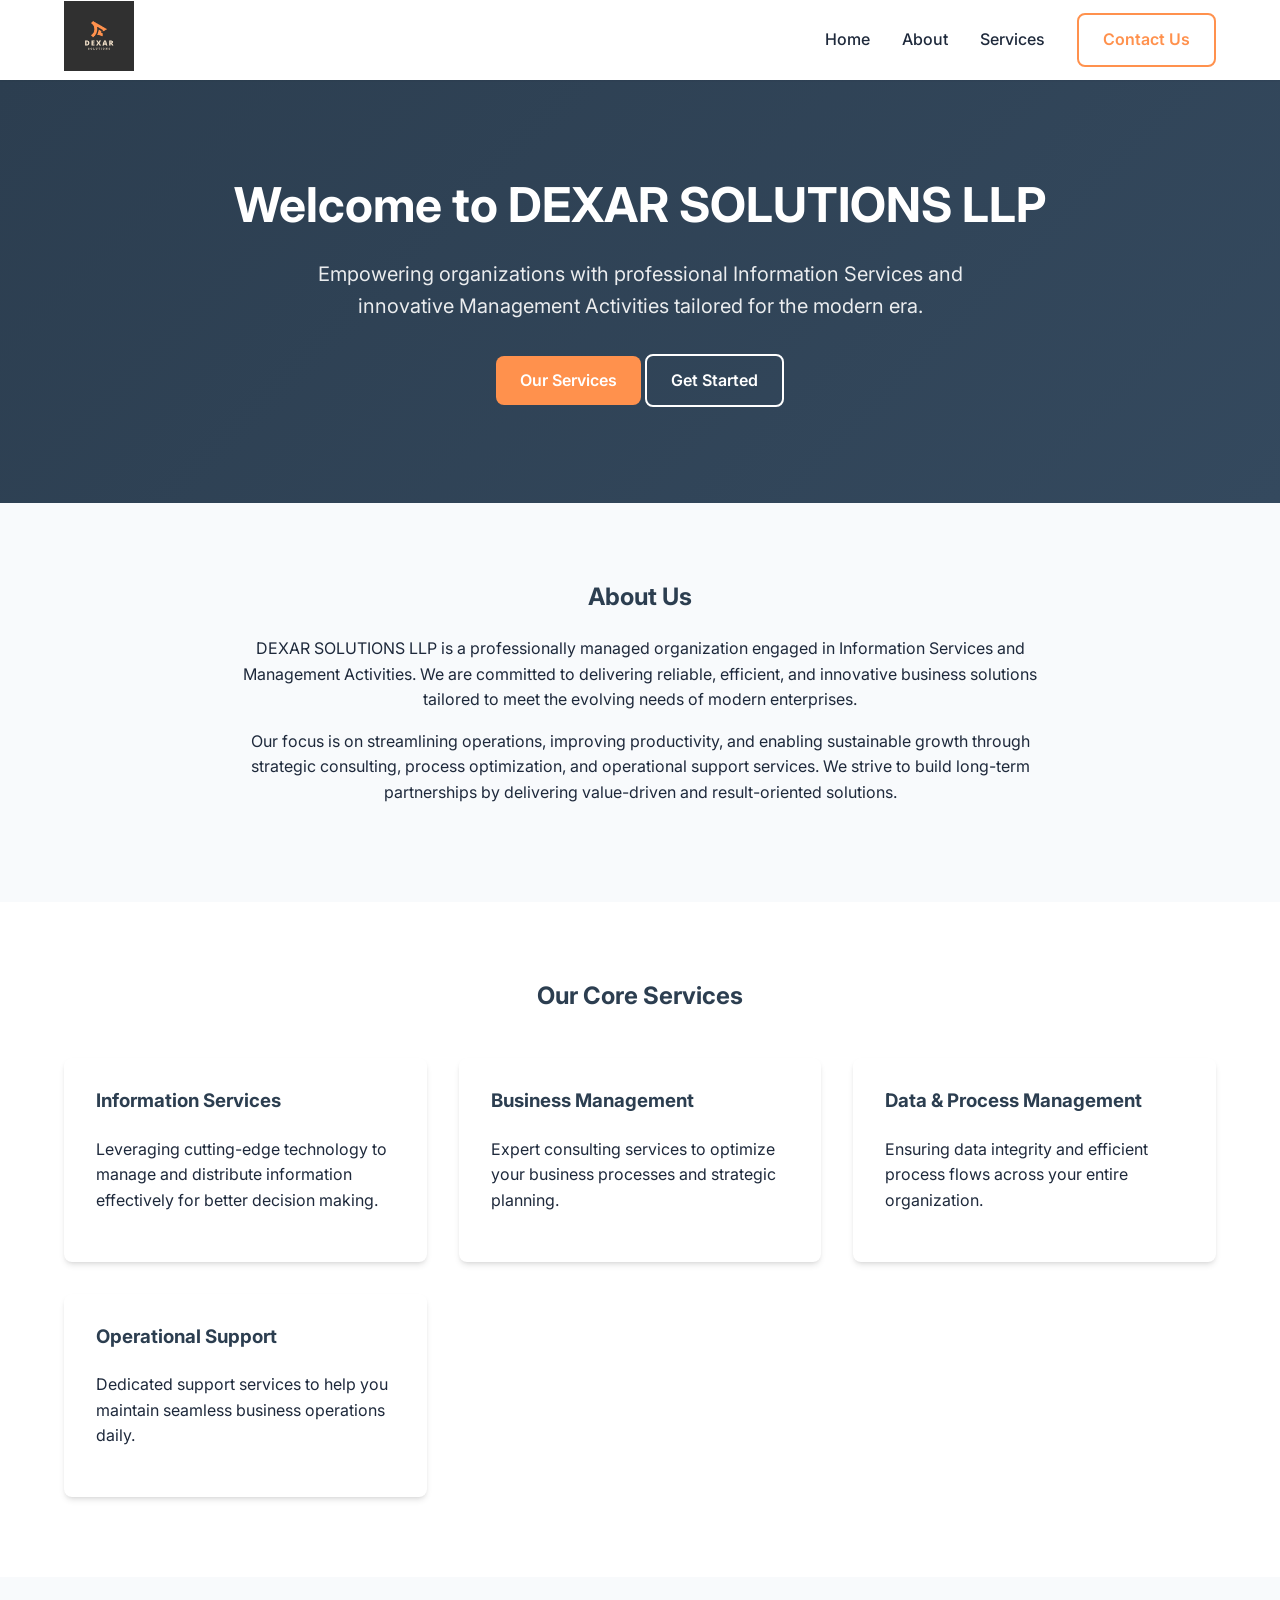
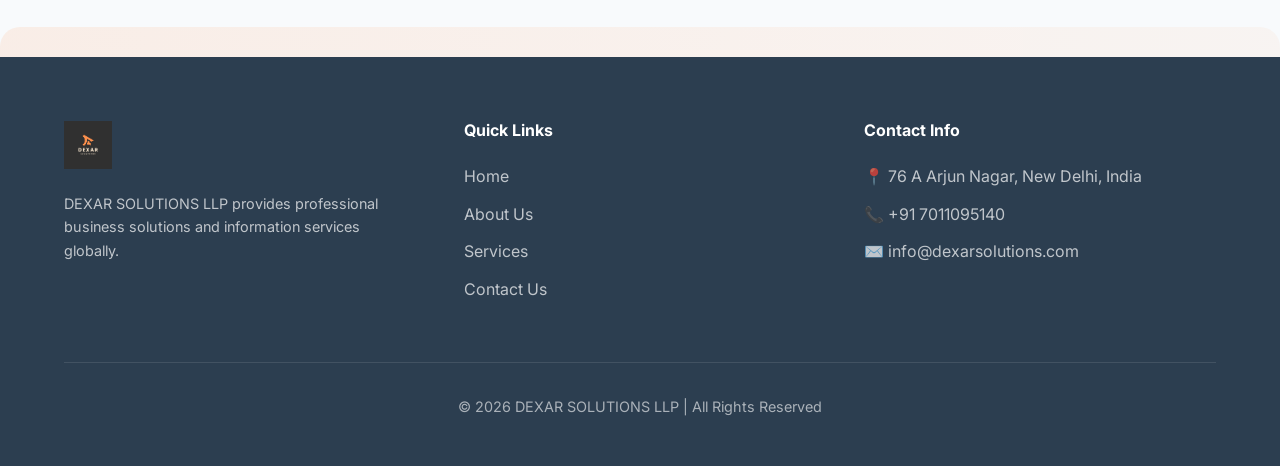
==== index.html @ 8984e8ed "Ininitation of new project" ====
<!DOCTYPE html>
<html lang="en">

<head>
    <meta charset="UTF-8">
    <meta name="viewport" content="width=device-width, initial-scale=1.0">
    <title>Dexar Solutions LLP | Innovative Business & Information Services</title>
    <meta name="description"
        content="Dexar Solutions LLP provides professional and reliable business solutions, information services, and management activities tailored to modern organizational needs.">
    <link rel="preconnect" href="https://fonts.googleapis.com">
    <link rel="preconnect" href="https://fonts.gstatic.com" crossorigin>
    <link href="https://fonts.googleapis.com/css2?family=Inter:wght@400;500;600;700&display=swap" rel="stylesheet">
    <link rel="stylesheet" href="style.css">
</head>

<body>

    <header>
        <div class="container header-container">
            <a href="index.html" class="logo">
                <img src="assets/logo.png" alt="Dexar Solutions Logo">
            </a>
            <!-- Mobile nav toggle -->
            <button class="nav-toggle" aria-label="Toggle navigation" aria-expanded="false">
                <span class="hamburger"></span>
            </button>
            <nav>
                <a href="index.html">Home</a>
                <a href="#about">About</a>
                <a href="#services">Services</a>
                <a href="contact.html" class="btn btn-outline">Contact Us</a>
            </nav>
        </div>
    </header>

    <main>
        <section class="hero">
            <div class="container">
                <h1>Welcome to DEXAR SOLUTIONS LLP</h1>
                <p>Empowering organizations with professional Information Services and innovative Management Activities
                    tailored for the modern era.</p>
                <div class="hero-btns">
                    <a href="#services" class="btn">Our Services</a>
                    <a href="contact.html" class="btn btn-outline" style="color: white; border-color: white;">Get
                        Started</a>
                </div>
            </div>
        </section>

        <section id="about" class="section-padding">
            <div class="container">
                <div style="max-width: 800px; margin: 0 auto; text-align: center;">
                    <h2>About Us</h2>
                    <p>
                        DEXAR SOLUTIONS LLP is a professionally managed organization engaged in
                        Information Services and Management Activities. We are committed to delivering
                        reliable, efficient, and innovative business solutions tailored to meet the
                        evolving needs of modern enterprises.
                    </p>
                    <p>
                        Our focus is on streamlining operations, improving productivity, and enabling
                        sustainable growth through strategic consulting, process optimization, and
                        operational support services. We strive to build long-term partnerships by
                        delivering value-driven and result-oriented solutions.
                    </p>
                </div>
            </div>
        </section>

        <section id="services" class="section-padding" style="background-color: var(--bg-white);">
            <div class="container">
                <h2 style="text-align: center; margin-bottom: 3rem;">Our Core Services</h2>
                <div class="grid">
                    <div class="card">
                        <h3>Information Services</h3>
                        <p>Leveraging cutting-edge technology to manage and distribute information effectively for
                            better decision making.</p>
                    </div>
                    <div class="card">
                        <h3>Business Management</h3>
                        <p>Expert consulting services to optimize your business processes and strategic planning.</p>
                    </div>
                    <div class="card">
                        <h3>Data & Process Management</h3>
                        <p>Ensuring data integrity and efficient process flows across your entire organization.</p>
                    </div>
                    <div class="card">
                        <h3>Operational Support</h3>
                        <p>Dedicated support services to help you maintain seamless business operations daily.</p>
                    </div>
                </div>
            </div>
        </section>
    </main>

    <footer>
        <div class="container">
            <div class="footer-grid">
                <div class="footer-column">
                    <img src="assets/logo.png" alt="Dexar Solutions Logo" class="footer-logo">
                    <p style="opacity: 0.7; font-size: 0.9rem;">
                        DEXAR SOLUTIONS LLP provides professional business solutions and information services globally.
                    </p>
                </div>
                <div class="footer-column">
                    <h4>Quick Links</h4>
                    <ul class="footer-links">
                        <li><a href="index.html">Home</a></li>
                        <li><a href="#about">About Us</a></li>
                        <li><a href="#services">Services</a></li>
                        <li><a href="contact.html">Contact Us</a></li>
                    </ul>
                </div>
                <div class="footer-column">
                    <h4>Contact Info</h4>
                    <ul class="footer-links">
                        <li><span style="opacity: 0.7;">📍 76 A Arjun Nagar, New Delhi, India</span></li>
                        <li><span style="opacity: 0.7;">📞 +91 7011095140</span></li>
                        <li><span style="opacity: 0.7;">✉️ info@dexarsolutions.com</span></li>
                    </ul>
                </div>
            </div>
            <div class="footer-bottom">
                <p>&copy; 2026 DEXAR SOLUTIONS LLP | All Rights Reserved</p>
            </div>
        </div>
    </footer>

        <script src="script.js"></script>
</body>

</html>
---- style.css ----
:root {
    --primary: #2c3e50;
    --primary-light: #34495e;
    --accent: #ff914d;
    --accent-hover: #e67e22;
    --text-dark: #1e293b;
    --text-muted: #64748b;
    --bg-light: #f8fafc;
    --bg-white: #ffffff;
    --border: #e2e8f0;
    --shadow-sm: 0 1px 2px 0 rgb(0 0 0 / 0.05);
    --shadow: 0 4px 6px -1px rgb(0 0 0 / 0.1), 0 2px 4px -2px rgb(0 0 0 / 0.1);
    --shadow-lg: 0 10px 15px -3px rgb(0 0 0 / 0.1), 0 4px 6px -4px rgb(0 0 0 / 0.1);
    --radius: 8px;
    --header-height: 80px;
    --container-max: 1200px;
}

* {
    margin: 0;
    padding: 0;
    box-sizing: border-box;
}

body {
    font-family: 'Inter', -apple-system, BlinkMacSystemFont, "Segoe UI", Roboto, Helvetica, Arial, sans-serif;
    background-color: var(--bg-light);
    color: var(--text-dark);
    line-height: 1.6;
}

h1,
h2,
h3,
h4 {
    color: var(--primary);
    line-height: 1.2;
    margin-bottom: 1.5rem;
}

p {
    margin-bottom: 1rem;
}

/* Utilities */
.container {
    max-width: var(--container-max);
    margin: 0 auto;
    padding: 0 1.5rem;
}

.section-padding {
    padding: 5rem 0;
}

.btn {
    display: inline-block;
    padding: 0.75rem 1.5rem;
    background-color: var(--accent);
    color: white;
    text-decoration: none;
    border-radius: var(--radius);
    font-weight: 600;
    transition: all 0.3s ease;
    border: none;
    cursor: pointer;
    font-size: 1rem;
}

.btn:hover {
    background-color: var(--accent-hover);
    transform: translateY(-2px);
    box-shadow: var(--shadow);
}

.btn-outline {
    background-color: transparent;
    border: 2px solid var(--accent);
    color: var(--accent);
}

.btn-outline:hover {
    background-color: var(--accent);
    color: white;
}

/* Header */
header {
    background-color: var(--bg-white);
    height: var(--header-height);
    display: flex;
    align-items: center;
    position: sticky;
    top: 0;
    z-index: 1000;
    box-shadow: var(--shadow-sm);
}

.header-container {
    display: flex;
    justify-content: space-between;
    align-items: center;
    width: 100%;
}

.logo img {
    height: 70px;
    width: auto;
}

/* Mobile nav toggle styles */
.nav-toggle {
    display: none;
    background: transparent;
    border: none;
    cursor: pointer;
    padding: 0.5rem;
}

.hamburger,
.hamburger::before,
.hamburger::after {
    display: block;
    width: 28px;
    height: 3px;
    background: var(--text-dark);
    border-radius: 3px;
    transition: transform 0.25s ease, opacity 0.25s ease;
    position: relative;
}

.hamburger::before,
.hamburger::after {
    content: '';
    position: absolute;
    left: 0;
}

.hamburger::before { top: -8px; }
.hamburger::after { top: 8px; }

/* When nav is open we transform the hamburger into an X */
.nav-toggle[aria-expanded="true"] .hamburger {
    background: transparent;
}
.nav-toggle[aria-expanded="true"] .hamburger::before {
    transform: rotate(45deg) translate(5px, 5px);
}
.nav-toggle[aria-expanded="true"] .hamburger::after {
    transform: rotate(-45deg) translate(5px, -5px);
}

nav {
    display: flex;
    gap: 2rem;
    align-items: center;
}

nav a {
    color: var(--text-dark);
    text-decoration: none;
    font-weight: 500;
    transition: color 0.3s ease;
}

nav a:hover {
    color: var(--accent);
}

/* Hero Section */
.hero {
    background: linear-gradient(135deg, var(--primary) 0%, var(--primary-light) 100%);
    color: white;
    padding: 6rem 0;
    text-align: center;
}

.hero h1 {
    color: white;
    font-size: 3rem;
    margin-bottom: 1.5rem;
}

.hero p {
    font-size: 1.25rem;
    max-width: 700px;
    margin: 0 auto 2rem;
    opacity: 0.9;
}

/* Cards & Services */
.grid {
    display: grid;
    grid-template-columns: repeat(auto-fit, minmax(300px, 1fr));
    gap: 2rem;
}

.card {
    background: var(--bg-white);
    padding: 2rem;
    border-radius: var(--radius);
    box-shadow: var(--shadow);
    transition: transform 0.3s ease, box-shadow 0.3s ease;
}

.card:hover {
    transform: translateY(-5px);
    box-shadow: var(--shadow-lg);
}

/* Footer */
footer {
    background-color: var(--primary);
    color: white;
    padding: 4rem 0 2rem;
    margin-top: 5rem;
}

.footer-grid {
    display: grid;
    grid-template-columns: repeat(auto-fit, minmax(200px, 1fr));
    gap: 3rem;
    margin-bottom: 3rem;
}

.footer-column h4 {
    color: white;
    margin-bottom: 1.5rem;
}

.footer-links {
    list-style: none;
}

.footer-links li {
    margin-bottom: 0.75rem;
}

.footer-links a {
    color: rgba(255, 255, 255, 0.7);
    text-decoration: none;
    transition: color 0.3s ease;
}

.footer-links a:hover {
    color: var(--accent);
}

.footer-bottom {
    border-top: 1px solid rgba(255, 255, 255, 0.1);
    padding-top: 2rem;
    text-align: center;
    color: rgba(255, 255, 255, 0.6);
    font-size: 0.9rem;
}

/* Contact Form */
.contact-container {
    display: grid;
    grid-template-columns: 1fr 1fr;
    gap: 4rem;
    background: var(--bg-white);
    padding: 3rem;
    border-radius: var(--radius);
    box-shadow: var(--shadow-lg);
}

.form-group {
    margin-bottom: 1.5rem;
}

.form-group label {
    display: block;
    margin-bottom: 0.5rem;
    font-weight: 500;
}

.form-group input,
.form-group textarea {
    width: 100%;
    padding: 0.75rem;
    border: 1px solid var(--border);
    border-radius: 4px;
    font-family: inherit;
    font-size: 1rem;
}

.form-group input:focus,
.form-group textarea:focus {
    outline: none;
    border-color: var(--accent);
    box-shadow: 0 0 0 3px rgba(255, 145, 77, 0.2);
}

@media (max-width: 768px) {
    /* Avoid overriding --header-height to 'auto' (breaks calc()).
       Set header to auto height directly and position the mobile nav relative to header. */
    header {
        height: auto;
        padding: 1rem 0;
    }

    .header-container {
        flex-direction: row;
        justify-content: space-between;
        align-items: center;
        gap: 1rem;
    }

    /* Show hamburger, hide nav by default on small screens */
    .nav-toggle {
        display: inline-flex;
        align-items: center;
        justify-content: center;
    }

    nav {
        display: none;
        position: absolute;
        left: 0;
        right: 0;
        /* Place the mobile menu directly below the header (100% of header height) */
        top: calc(100% + 10px);
        background: var(--bg-white);
        margin: 0 1rem;
        padding: 1rem;
        border-radius: 10px;
        box-shadow: var(--shadow-lg);
        flex-direction: column;
        gap: 0.75rem;
        z-index: 1001;
    }

    /* When nav has .open (toggled) show it */
    nav.open {
        display: flex;
    }

    nav a {
        padding: 0.5rem 0.75rem;
    }

    .hero h1 {
        font-size: 2rem;
    }

    .hero p {
        font-size: 1.1rem;
    }

    .contact-container {
        grid-template-columns: 1fr;
        gap: 2rem;
        padding: 2rem 1.5rem;
    }

    /* Footer adjustments on small screens */
    .footer-grid {
        gap: 1.5rem;
        text-align: center;
    }
    .footer-column:first-child {
        order: -1;
    }
}

/* Decorative footer top curve and accent */
footer {
    position: relative;
}

footer::before {
    content: '';
    position: absolute;
    top: -30px;
    left: 0;
    right: 0;
    height: 30px;
    background: linear-gradient(90deg, rgba(255,145,77,0.12), rgba(255,145,77,0.06));
    border-top-left-radius: 20px;
    border-top-right-radius: 20px;
    pointer-events: none;
}

.footer-logo {
    height: 48px;
    width: auto;
    margin-bottom: 1rem;
}
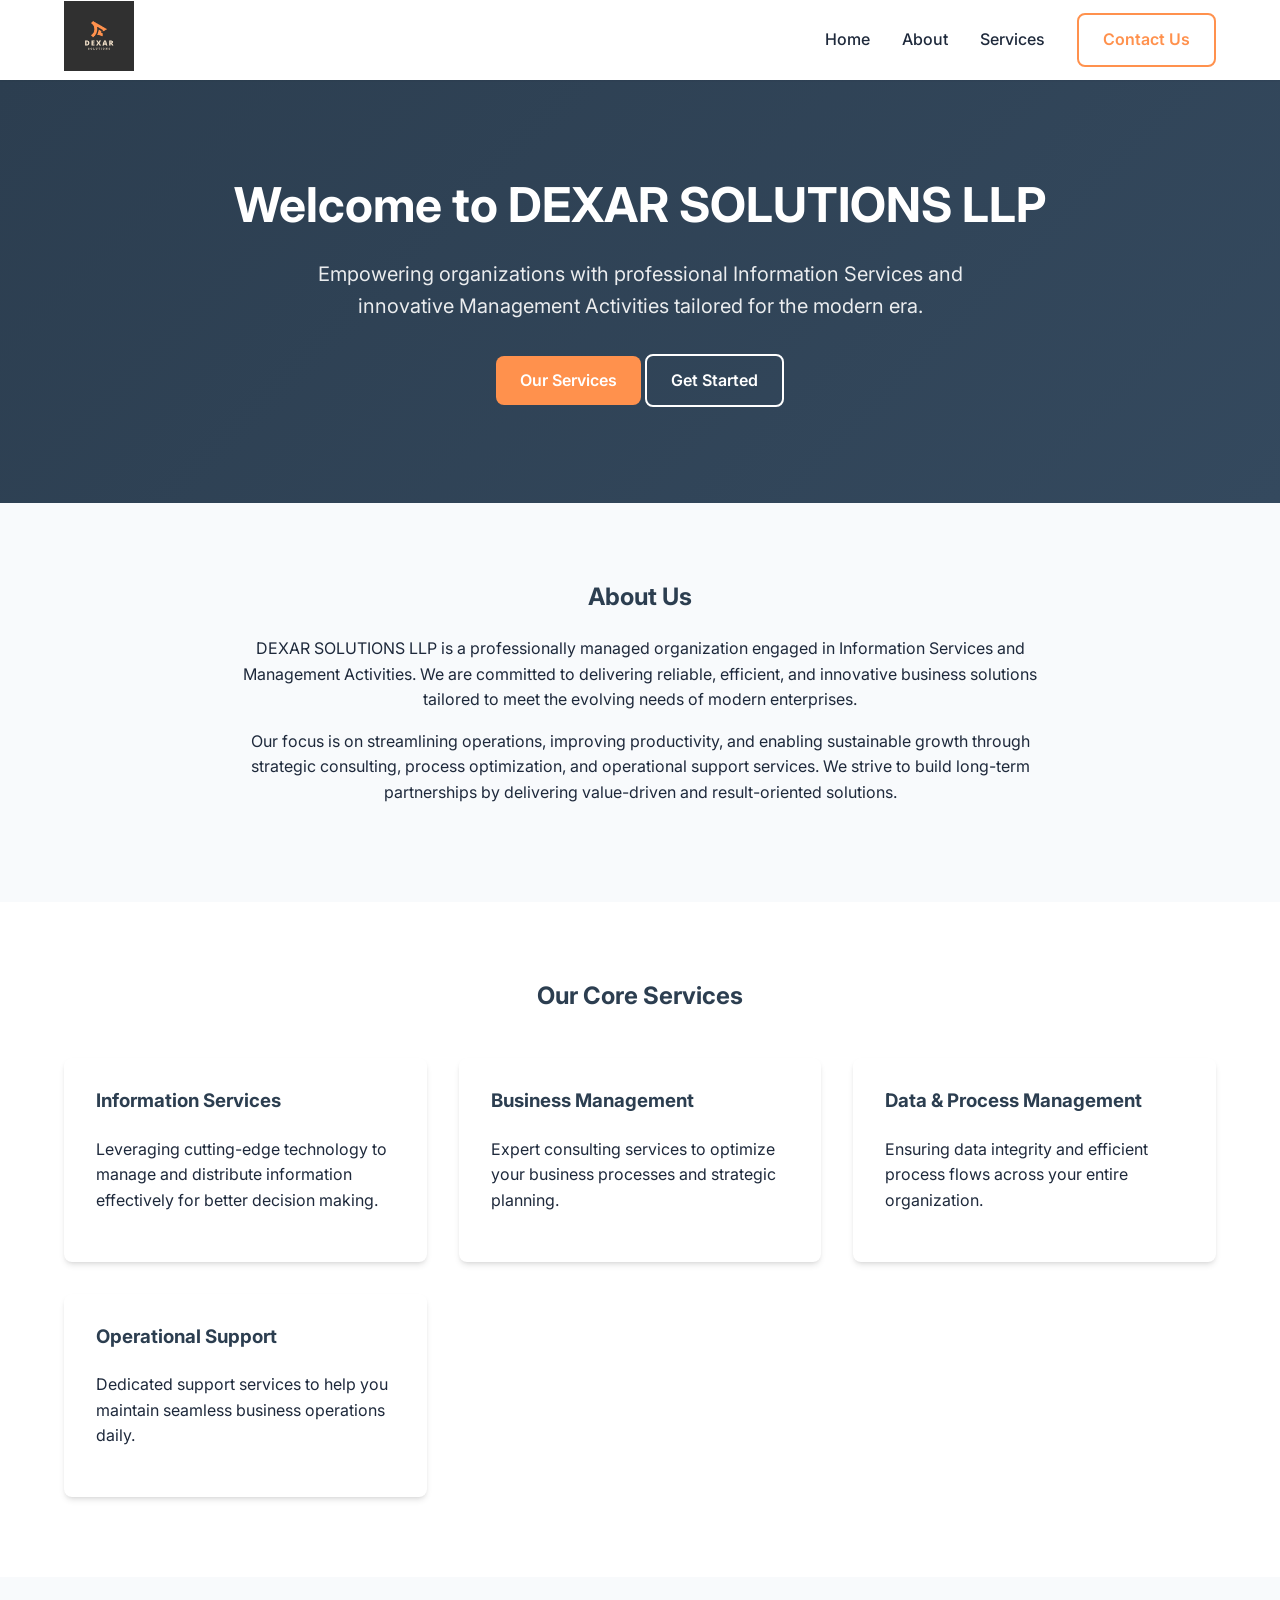
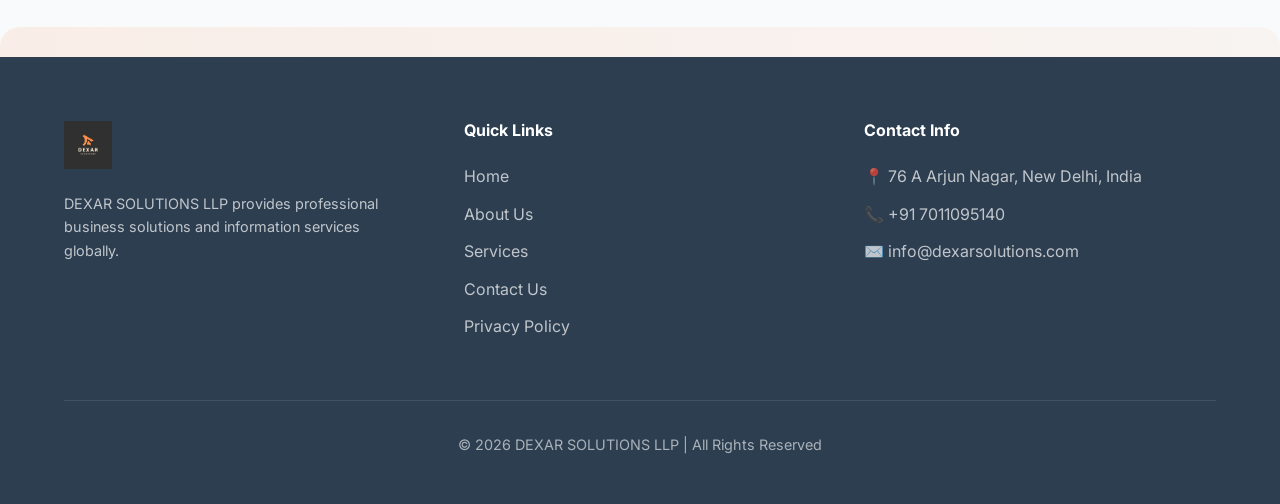
==== commit 33ba38d3: "terms and conditions" ====
--- a/index.html
+++ b/index.html
@@ -109,6 +109,7 @@
                         <li><a href="#about">About Us</a></li>
                         <li><a href="#services">Services</a></li>
                         <li><a href="contact.html">Contact Us</a></li>
+                        <li><a href="privacy.html">Privacy Policy</a></li>
                     </ul>
                 </div>
                 <div class="footer-column">
--- a/style.css
+++ b/style.css
@@ -386,4 +386,124 @@
     height: 48px;
     width: auto;
     margin-bottom: 1rem;
-}+}
+/* Legal / Policy pages */
+.legal-page {
+    max-width: 860px;
+    margin: 0 auto;
+    background: var(--bg-white);
+    padding: 3rem;
+    border-radius: var(--radius);
+    box-shadow: var(--shadow-lg);
+}
+
+.legal-page h1 {
+    margin-bottom: 0.5rem;
+}
+
+.legal-subtitle {
+    color: var(--text-muted);
+    font-weight: 500;
+    margin-bottom: 2rem;
+}
+
+.legal-meta {
+    display: flex;
+    flex-wrap: wrap;
+    gap: 0.5rem 2rem;
+    background: var(--bg-light);
+    border-left: 4px solid var(--accent);
+    border-radius: 4px;
+    padding: 1rem 1.25rem;
+    margin-bottom: 2.5rem;
+    font-size: 0.9rem;
+    color: var(--text-muted);
+}
+
+.legal-page h2 {
+    font-size: 1.4rem;
+    margin-top: 2.5rem;
+    margin-bottom: 0.75rem;
+    padding-bottom: 0.5rem;
+    border-bottom: 2px solid var(--border);
+}
+
+.legal-page h3 {
+    font-size: 1.1rem;
+    margin-top: 1.75rem;
+    margin-bottom: 0.75rem;
+}
+
+.legal-page ul {
+    margin: 0 0 1rem 1.25rem;
+    padding-left: 0.75rem;
+}
+
+.legal-page li {
+    margin-bottom: 0.6rem;
+}
+
+.legal-page a {
+    color: var(--accent-hover);
+}
+
+.table-wrap {
+    overflow-x: auto;
+    margin-bottom: 1.5rem;
+}
+
+.legal-table {
+    width: 100%;
+    border-collapse: collapse;
+    min-width: 520px;
+    font-size: 0.95rem;
+}
+
+.legal-table th {
+    background: var(--primary);
+    color: white;
+    text-align: left;
+    padding: 0.85rem 1rem;
+    font-weight: 600;
+}
+
+.legal-table td {
+    padding: 0.85rem 1rem;
+    border-bottom: 1px solid var(--border);
+    vertical-align: top;
+}
+
+.legal-table tbody tr:nth-child(even) {
+    background: var(--bg-light);
+}
+
+.legal-callout {
+    background: var(--bg-light);
+    border-left: 4px solid var(--primary);
+    border-radius: 4px;
+    padding: 1.5rem;
+    margin: 1.5rem 0;
+}
+
+.legal-callout h4 {
+    margin-bottom: 1rem;
+}
+
+.legal-callout p {
+    margin-bottom: 0.5rem;
+}
+
+.legal-callout p:last-child {
+    margin-bottom: 0;
+}
+
+@media (max-width: 768px) {
+    .legal-page {
+        padding: 2rem 1.5rem;
+    }
+
+    .legal-meta {
+        flex-direction: column;
+        gap: 0.35rem;
+    }
+}
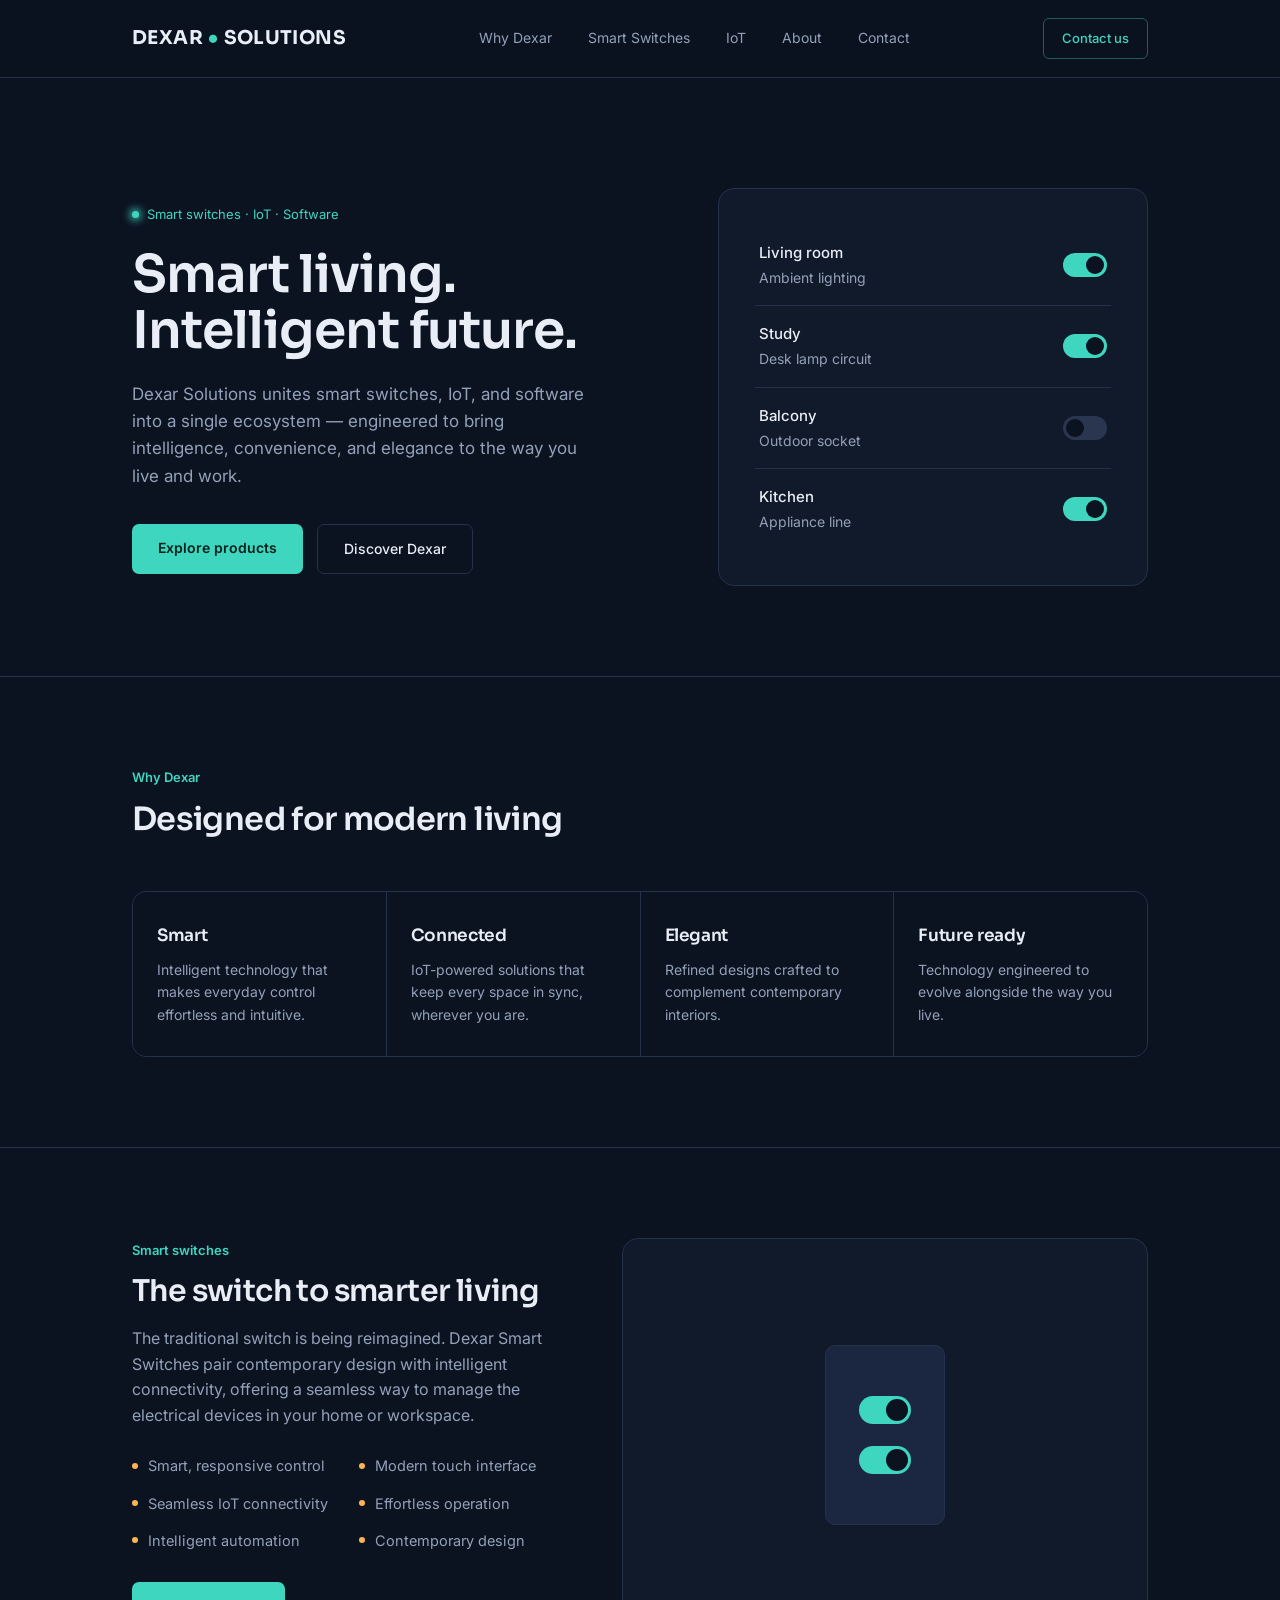
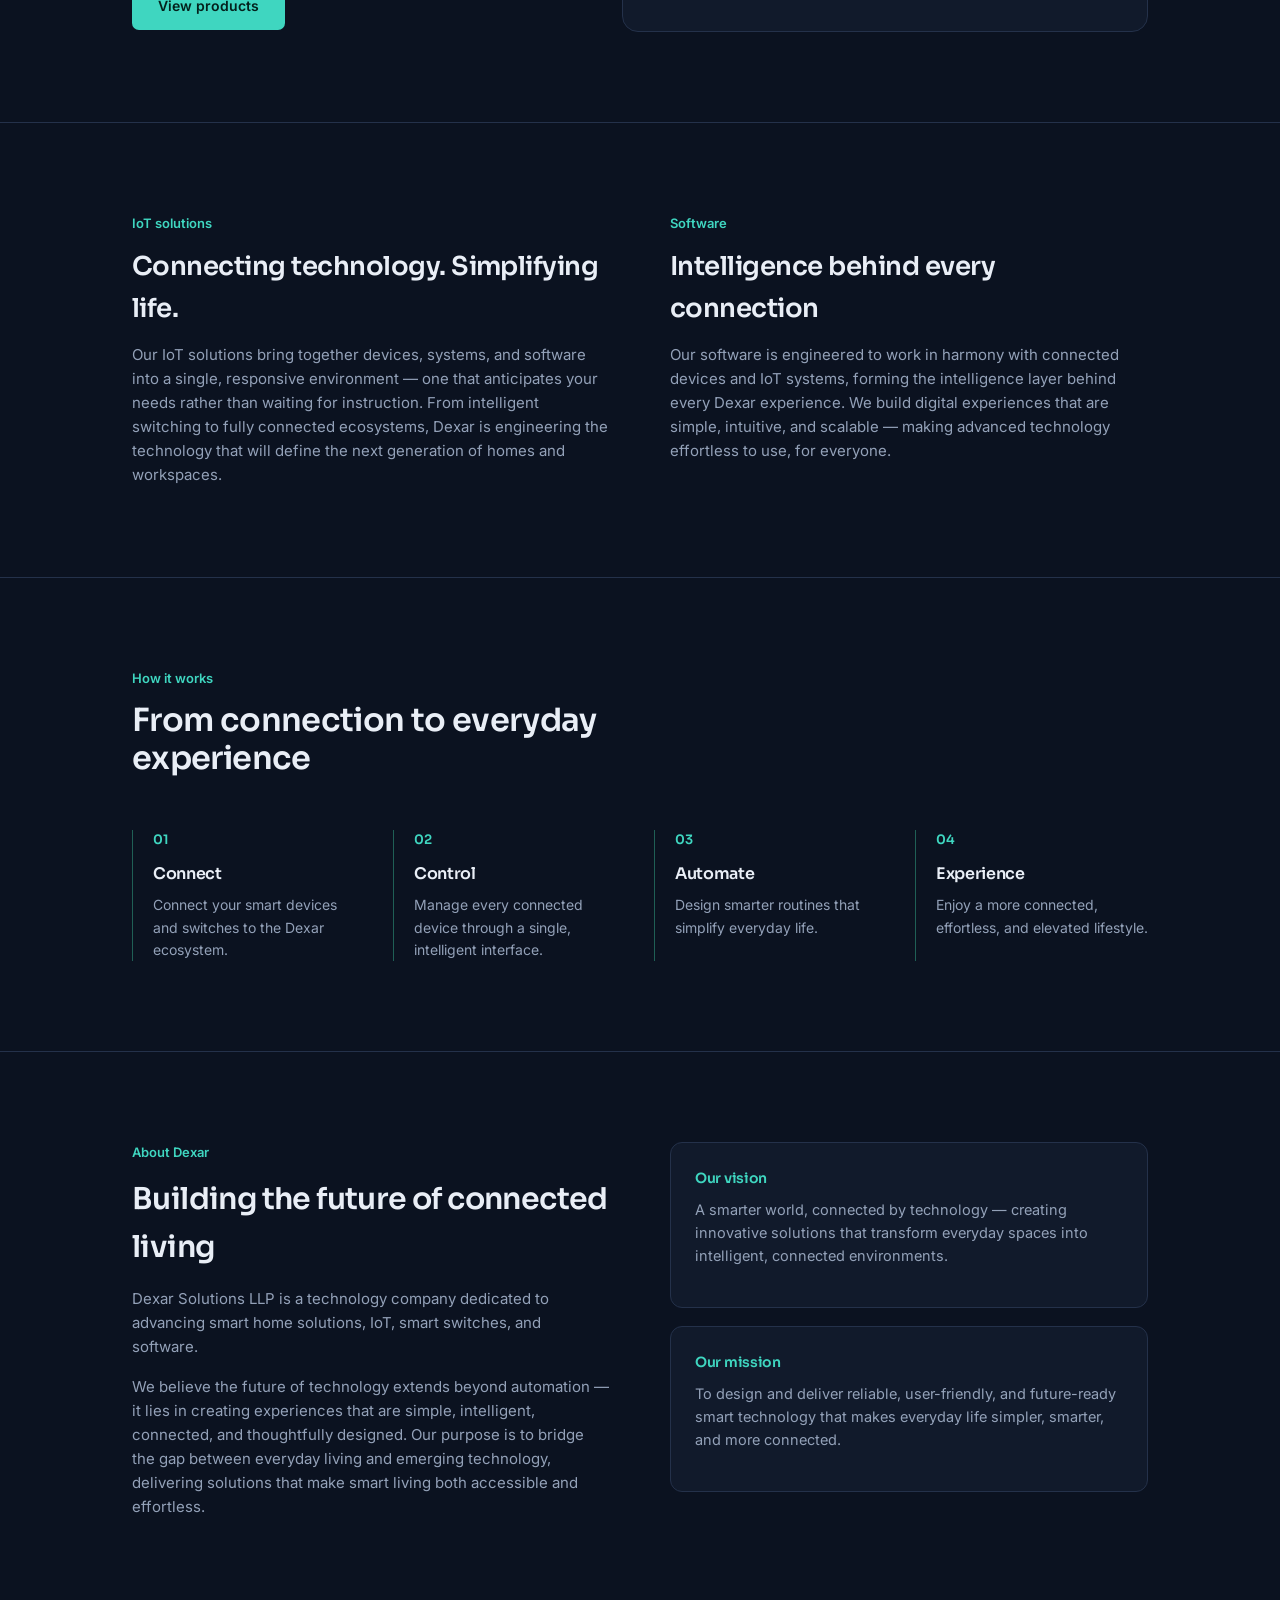
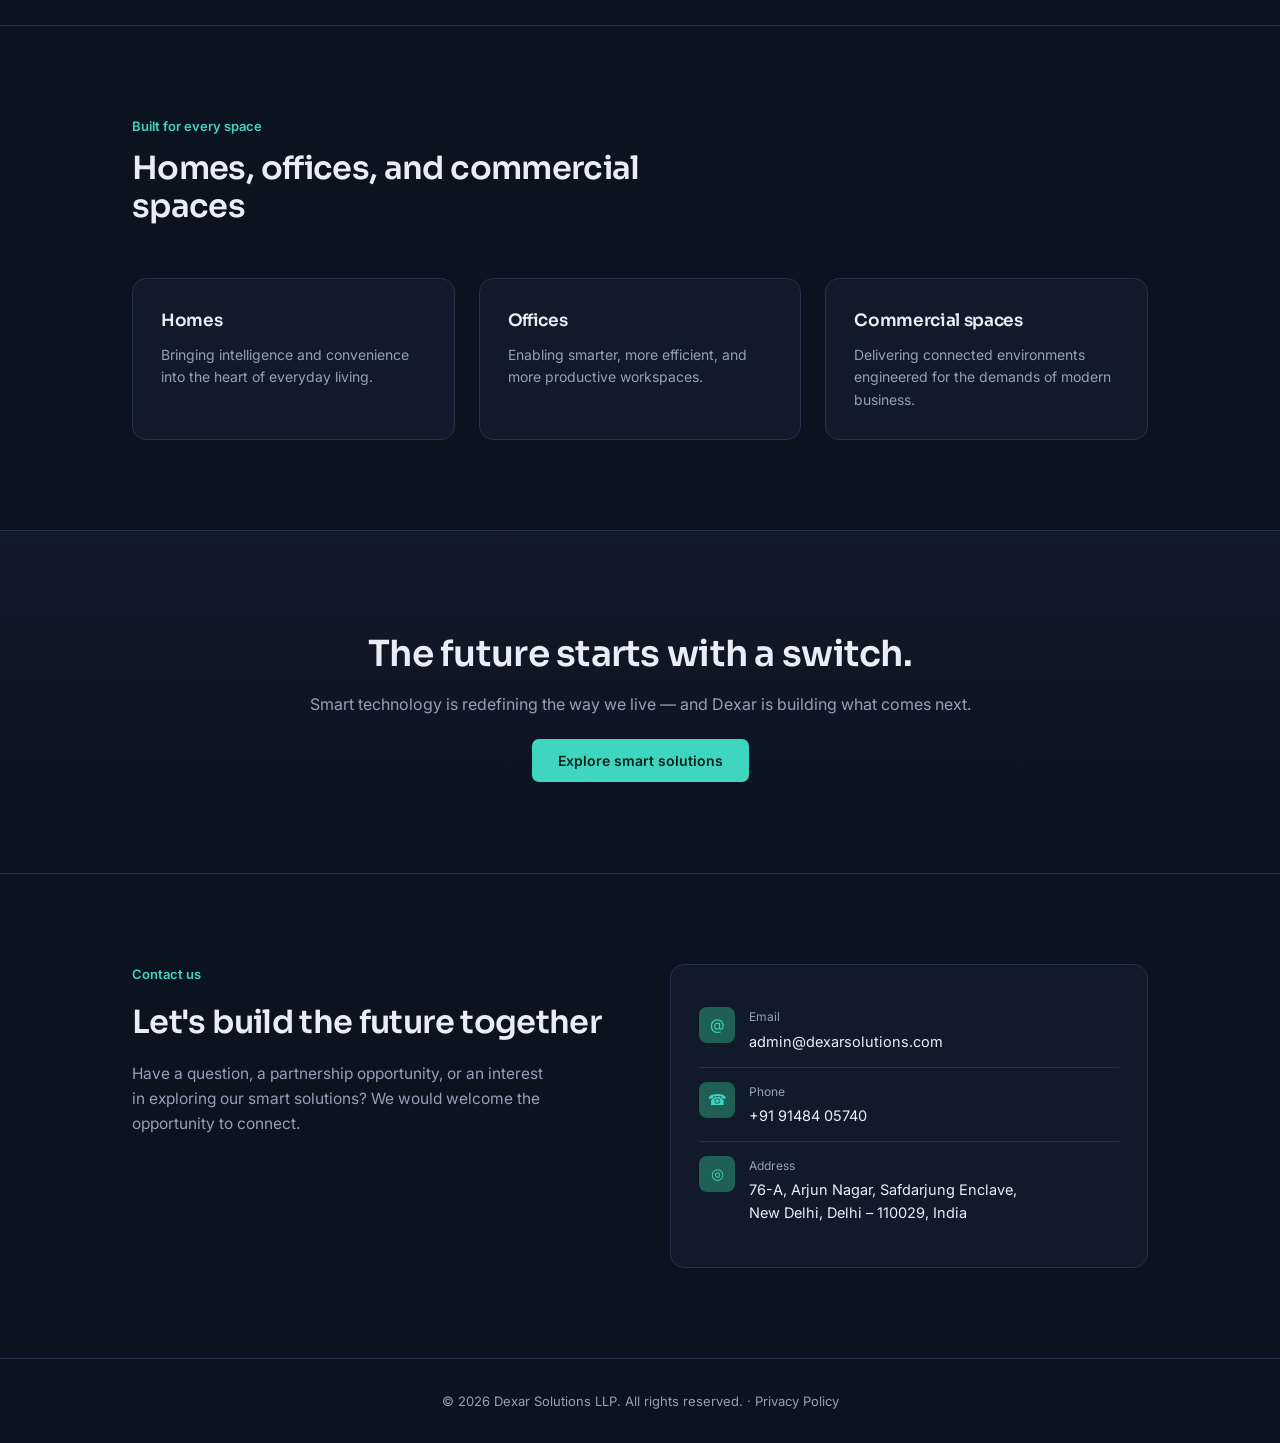
==== commit be1e5a7f: "update ui chnages from shagufta doc" ====
--- a/index.html
+++ b/index.html
@@ -1,133 +1,451 @@
 <!DOCTYPE html>
 <html lang="en">
-
 <head>
-    <meta charset="UTF-8">
-    <meta name="viewport" content="width=device-width, initial-scale=1.0">
-    <title>Dexar Solutions LLP | Innovative Business & Information Services</title>
-    <meta name="description"
-        content="Dexar Solutions LLP provides professional and reliable business solutions, information services, and management activities tailored to modern organizational needs.">
-    <link rel="preconnect" href="https://fonts.googleapis.com">
-    <link rel="preconnect" href="https://fonts.gstatic.com" crossorigin>
-    <link href="https://fonts.googleapis.com/css2?family=Inter:wght@400;500;600;700&display=swap" rel="stylesheet">
-    <link rel="stylesheet" href="style.css">
+<meta charset="UTF-8">
+<meta name="viewport" content="width=device-width, initial-scale=1.0">
+<title>Dexar Solutions LLP — Smart Living. Intelligent Future.</title>
+<link rel="preconnect" href="https://fonts.googleapis.com">
+<link rel="preconnect" href="https://fonts.gstatic.com" crossorigin>
+<link href="https://fonts.googleapis.com/css2?family=Sora:wght@400;500;600;700&family=Inter:wght@400;500;600&display=swap" rel="stylesheet">
+<style>
+  :root{
+    --bg: #0B1220;
+    --bg-alt: #111A2B;
+    --card: #15203380;
+    --line: #24314A;
+    --text: #E9EEF6;
+    --text-dim: #93A1B8;
+    --accent: #3FD6C0;
+    --accent-dim: #1F5F55;
+    --amber: #FFB454;
+  }
+  *{box-sizing:border-box;margin:0;padding:0;}
+  html{scroll-behavior:smooth;}
+  body{
+    background:var(--bg);
+    color:var(--text);
+    font-family:'Inter',sans-serif;
+    line-height:1.6;
+    font-size:16px;
+  }
+  h1,h2,h3{
+    font-family:'Sora',sans-serif;
+    font-weight:600;
+    letter-spacing:-0.02em;
+  }
+  .wrap{max-width:1080px;margin:0 auto;padding:0 32px;}
+  a{color:inherit;text-decoration:none;}
+
+  /* nav */
+  header{
+    position:sticky;top:0;z-index:10;
+    background:rgba(11,18,32,0.85);
+    backdrop-filter:blur(10px);
+    border-bottom:1px solid var(--line);
+  }
+  nav{
+    display:flex;align-items:center;justify-content:space-between;
+    padding:18px 32px;max-width:1080px;margin:0 auto;
+  }
+  .logo{font-family:'Sora',sans-serif;font-weight:700;font-size:19px;letter-spacing:0.02em;}
+  .logo span{color:var(--accent);}
+  .navlinks{display:flex;gap:36px;font-size:14px;color:var(--text-dim);}
+  .navlinks a:hover{color:var(--text);}
+  .navcta{
+    border:1px solid var(--accent-dim);
+    color:var(--accent);
+    padding:9px 18px;
+    border-radius:6px;
+    font-size:13px;
+    font-weight:500;
+  }
+  .navcta:hover{background:var(--accent-dim);}
+
+  /* hero */
+  .hero{
+    padding:110px 0 90px;
+    display:grid;
+    grid-template-columns:1.1fr 0.9fr;
+    gap:60px;
+    align-items:center;
+  }
+  .eyebrow{
+    display:inline-flex;align-items:center;gap:8px;
+    font-size:13px;color:var(--accent);
+    margin-bottom:22px;
+  }
+  .dot{width:7px;height:7px;border-radius:50%;background:var(--accent);box-shadow:0 0 8px 2px var(--accent);}
+  .hero h1{font-size:52px;line-height:1.08;margin-bottom:22px;}
+  .hero p{font-size:17px;color:var(--text-dim);max-width:460px;margin-bottom:34px;}
+  .btnrow{display:flex;gap:14px;}
+  .btn-primary{
+    background:var(--accent);color:#04211C;font-weight:600;
+    padding:13px 26px;border-radius:7px;font-size:14px;
+  }
+  .btn-primary:hover{background:#5FE3CF;}
+  .btn-secondary{
+    border:1px solid var(--line);color:var(--text);
+    padding:13px 26px;border-radius:7px;font-size:14px;font-weight:500;
+  }
+  .btn-secondary:hover{border-color:var(--accent-dim);}
+
+  /* hero switch graphic */
+  .switch-panel{
+    background:var(--bg-alt);
+    border:1px solid var(--line);
+    border-radius:16px;
+    padding:36px;
+  }
+  .switch-row{
+    display:flex;align-items:center;justify-content:space-between;
+    padding:16px 4px;
+    border-bottom:1px solid var(--line);
+  }
+  .switch-row:last-child{border-bottom:none;}
+  .switch-label{font-size:14px;color:var(--text-dim);}
+  .switch-label b{display:block;color:var(--text);font-size:15px;font-weight:500;margin-bottom:2px;}
+  .toggle{width:44px;height:24px;border-radius:12px;position:relative;flex-shrink:0;}
+  .toggle.on{background:var(--accent);}
+  .toggle.off{background:#2A3650;}
+  .toggle::after{
+    content:'';position:absolute;top:3px;width:18px;height:18px;border-radius:50%;
+    background:#0B1220;
+  }
+  .toggle.on::after{right:3px;}
+  .toggle.off::after{left:3px;}
+
+  /* section shell */
+  section{padding:90px 0;border-top:1px solid var(--line);}
+  .section-head{max-width:560px;margin-bottom:52px;}
+  .kicker{color:var(--accent);font-size:13px;font-weight:600;margin-bottom:12px;}
+  .section-head h2{font-size:32px;line-height:1.2;}
+  .section-head p{color:var(--text-dim);margin-top:14px;font-size:16px;}
+
+  /* why grid */
+  .why-grid{display:grid;grid-template-columns:repeat(4,1fr);gap:1px;background:var(--line);border:1px solid var(--line);border-radius:14px;overflow:hidden;}
+  .why-card{background:var(--bg);padding:30px 24px;}
+  .why-card h3{font-size:17px;margin-bottom:10px;}
+  .why-card p{font-size:14px;color:var(--text-dim);}
+
+  /* switches feature */
+  .feature{display:grid;grid-template-columns:0.9fr 1.1fr;gap:60px;align-items:center;}
+  .feature-list{list-style:none;display:grid;grid-template-columns:1fr 1fr;gap:14px 24px;margin-top:26px;}
+  .feature-list li{display:flex;align-items:center;gap:10px;font-size:14.5px;color:var(--text-dim);}
+  .feature-list li::before{content:'';width:6px;height:6px;border-radius:50%;background:var(--amber);flex-shrink:0;}
+  .feature-visual{
+    background:var(--bg-alt);border:1px solid var(--line);border-radius:16px;
+    aspect-ratio:4/3;display:flex;align-items:center;justify-content:center;position:relative;
+  }
+  .plate{
+    width:120px;height:180px;background:#1B2740;border:1px solid var(--line);
+    border-radius:10px;display:flex;flex-direction:column;align-items:center;justify-content:center;gap:22px;
+  }
+  .toggle-lg{width:52px;height:28px;border-radius:14px;background:var(--accent);position:relative;}
+  .toggle-lg::after{content:'';position:absolute;top:3px;right:3px;width:22px;height:22px;border-radius:50%;background:#0B1220;}
+
+  /* two col simple */
+  .duo{display:grid;grid-template-columns:1fr 1fr;gap:60px;}
+  .duo h2{font-size:26px;margin-bottom:14px;}
+  .duo p{color:var(--text-dim);font-size:15px;}
+
+  /* how it works */
+  .steps{display:grid;grid-template-columns:repeat(4,1fr);gap:28px;}
+  .step{border-left:1px solid var(--accent-dim);padding-left:20px;}
+  .step-num{font-family:'Sora',sans-serif;color:var(--accent);font-size:13px;font-weight:600;margin-bottom:10px;}
+  .step h3{font-size:16px;margin-bottom:8px;}
+  .step p{font-size:14px;color:var(--text-dim);}
+
+  /* about */
+  .about-grid{display:grid;grid-template-columns:1fr 1fr;gap:60px;}
+  .about-grid p{color:var(--text-dim);font-size:15px;margin-bottom:16px;}
+  .vm-card{background:var(--bg-alt);border:1px solid var(--line);border-radius:12px;padding:24px;margin-bottom:18px;}
+  .vm-card h3{font-size:14px;color:var(--accent);margin-bottom:8px;}
+  .vm-card p{font-size:14.5px;color:var(--text-dim);}
+
+  /* spaces */
+  .spaces{display:grid;grid-template-columns:repeat(3,1fr);gap:24px;}
+  .space-card{background:var(--bg-alt);border:1px solid var(--line);border-radius:14px;padding:28px;}
+  .space-card h3{font-size:17px;margin-bottom:10px;}
+  .space-card p{font-size:14px;color:var(--text-dim);}
+
+  /* cta band */
+  .cta-band{
+    background:linear-gradient(180deg,var(--bg-alt),var(--bg));
+    text-align:center;padding:100px 0;border-top:1px solid var(--line);
+  }
+  .cta-band h2{font-size:36px;max-width:640px;margin:0 auto 16px;line-height:1.25;}
+  .cta-band p{color:var(--text-dim);margin-bottom:30px;}
+
+  /* contact */
+  .contact-grid{display:grid;grid-template-columns:1fr 1fr;gap:60px;align-items:start;}
+  .contact-grid h2{font-size:32px;margin-bottom:14px;}
+  .contact-grid > div:first-child p{color:var(--text-dim);font-size:15.5px;max-width:420px;}
+  .contact-card{background:var(--bg-alt);border:1px solid var(--line);border-radius:14px;padding:28px;}
+  .contact-row{display:flex;gap:14px;padding:14px 0;border-bottom:1px solid var(--line);}
+  .contact-row:last-child{border-bottom:none;}
+  .contact-row .ic{width:36px;height:36px;border-radius:8px;background:var(--accent-dim);color:var(--accent);display:flex;align-items:center;justify-content:center;font-size:15px;flex-shrink:0;}
+  .contact-row .lab{font-size:12px;color:var(--text-dim);margin-bottom:3px;}
+  .contact-row .val{font-size:14.5px;color:var(--text);}
+
+  footer{border-top:1px solid var(--line);padding:32px 0;text-align:center;color:var(--text-dim);font-size:13px;}
+  footer a:hover{color:var(--text);}
+
+  @media(max-width:860px){
+    .hero{grid-template-columns:1fr;padding-top:70px;}
+    .hero h1{font-size:38px;}
+    .why-grid{grid-template-columns:1fr 1fr;}
+    .feature{grid-template-columns:1fr;}
+    .duo{grid-template-columns:1fr;gap:20px;}
+    .steps{grid-template-columns:1fr 1fr;}
+    .about-grid{grid-template-columns:1fr;}
+    .spaces{grid-template-columns:1fr;}
+    .contact-grid{grid-template-columns:1fr;}
+    .navlinks{display:none;}
+  }
+</style>
 </head>
-
 <body>
 
-    <header>
-        <div class="container header-container">
-            <a href="index.html" class="logo">
-                <img src="assets/logo.png" alt="Dexar Solutions Logo">
-            </a>
-            <!-- Mobile nav toggle -->
-            <button class="nav-toggle" aria-label="Toggle navigation" aria-expanded="false">
-                <span class="hamburger"></span>
-            </button>
-            <nav>
-                <a href="index.html">Home</a>
-                <a href="#about">About</a>
-                <a href="#services">Services</a>
-                <a href="contact.html" class="btn btn-outline">Contact Us</a>
-            </nav>
-        </div>
-    </header>
-
-    <main>
-        <section class="hero">
-            <div class="container">
-                <h1>Welcome to DEXAR SOLUTIONS LLP</h1>
-                <p>Empowering organizations with professional Information Services and innovative Management Activities
-                    tailored for the modern era.</p>
-                <div class="hero-btns">
-                    <a href="#services" class="btn">Our Services</a>
-                    <a href="contact.html" class="btn btn-outline" style="color: white; border-color: white;">Get
-                        Started</a>
-                </div>
-            </div>
-        </section>
-
-        <section id="about" class="section-padding">
-            <div class="container">
-                <div style="max-width: 800px; margin: 0 auto; text-align: center;">
-                    <h2>About Us</h2>
-                    <p>
-                        DEXAR SOLUTIONS LLP is a professionally managed organization engaged in
-                        Information Services and Management Activities. We are committed to delivering
-                        reliable, efficient, and innovative business solutions tailored to meet the
-                        evolving needs of modern enterprises.
-                    </p>
-                    <p>
-                        Our focus is on streamlining operations, improving productivity, and enabling
-                        sustainable growth through strategic consulting, process optimization, and
-                        operational support services. We strive to build long-term partnerships by
-                        delivering value-driven and result-oriented solutions.
-                    </p>
-                </div>
-            </div>
-        </section>
-
-        <section id="services" class="section-padding" style="background-color: var(--bg-white);">
-            <div class="container">
-                <h2 style="text-align: center; margin-bottom: 3rem;">Our Core Services</h2>
-                <div class="grid">
-                    <div class="card">
-                        <h3>Information Services</h3>
-                        <p>Leveraging cutting-edge technology to manage and distribute information effectively for
-                            better decision making.</p>
-                    </div>
-                    <div class="card">
-                        <h3>Business Management</h3>
-                        <p>Expert consulting services to optimize your business processes and strategic planning.</p>
-                    </div>
-                    <div class="card">
-                        <h3>Data & Process Management</h3>
-                        <p>Ensuring data integrity and efficient process flows across your entire organization.</p>
-                    </div>
-                    <div class="card">
-                        <h3>Operational Support</h3>
-                        <p>Dedicated support services to help you maintain seamless business operations daily.</p>
-                    </div>
-                </div>
-            </div>
-        </section>
-    </main>
-
-    <footer>
-        <div class="container">
-            <div class="footer-grid">
-                <div class="footer-column">
-                    <img src="assets/logo.png" alt="Dexar Solutions Logo" class="footer-logo">
-                    <p style="opacity: 0.7; font-size: 0.9rem;">
-                        DEXAR SOLUTIONS LLP provides professional business solutions and information services globally.
-                    </p>
-                </div>
-                <div class="footer-column">
-                    <h4>Quick Links</h4>
-                    <ul class="footer-links">
-                        <li><a href="index.html">Home</a></li>
-                        <li><a href="#about">About Us</a></li>
-                        <li><a href="#services">Services</a></li>
-                        <li><a href="contact.html">Contact Us</a></li>
-                        <li><a href="privacy.html">Privacy Policy</a></li>
-                    </ul>
-                </div>
-                <div class="footer-column">
-                    <h4>Contact Info</h4>
-                    <ul class="footer-links">
-                        <li><span style="opacity: 0.7;">📍 76 A Arjun Nagar, New Delhi, India</span></li>
-                        <li><span style="opacity: 0.7;">📞 +91 7011095140</span></li>
-                        <li><span style="opacity: 0.7;">✉️ info@dexarsolutions.com</span></li>
-                    </ul>
-                </div>
-            </div>
-            <div class="footer-bottom">
-                <p>&copy; 2026 DEXAR SOLUTIONS LLP | All Rights Reserved</p>
-            </div>
-        </div>
-    </footer>
-
-        <script src="script.js"></script>
+<header>
+  <nav>
+    <div class="logo">DEXAR <span>●</span> SOLUTIONS</div>
+    <div class="navlinks">
+      <a href="#why">Why Dexar</a>
+      <a href="#switches">Smart Switches</a>
+      <a href="#iot">IoT</a>
+      <a href="#about">About</a>
+      <a href="#contact">Contact</a>
+    </div>
+    <a href="#contact" class="navcta">Contact us</a>
+  </nav>
+</header>
+
+<div class="wrap">
+  <section class="hero" style="border-top:none;">
+    <div>
+      <div class="eyebrow"><span class="dot"></span>Smart switches · IoT · Software</div>
+      <h1>Smart living.<br>Intelligent future.</h1>
+      <p>Dexar Solutions unites smart switches, IoT, and software into a single ecosystem — engineered to bring intelligence, convenience, and elegance to the way you live and work.</p>
+      <div class="btnrow">
+        <a href="#switches" class="btn-primary">Explore products</a>
+        <a href="#about" class="btn-secondary">Discover Dexar</a>
+      </div>
+    </div>
+    <div class="switch-panel">
+      <div class="switch-row">
+        <div class="switch-label"><b>Living room</b>Ambient lighting</div>
+        <div class="toggle on"></div>
+      </div>
+      <div class="switch-row">
+        <div class="switch-label"><b>Study</b>Desk lamp circuit</div>
+        <div class="toggle on"></div>
+      </div>
+      <div class="switch-row">
+        <div class="switch-label"><b>Balcony</b>Outdoor socket</div>
+        <div class="toggle off"></div>
+      </div>
+      <div class="switch-row">
+        <div class="switch-label"><b>Kitchen</b>Appliance line</div>
+        <div class="toggle on"></div>
+      </div>
+    </div>
+  </section>
+</div>
+
+<section id="why">
+  <div class="wrap">
+    <div class="section-head">
+      <div class="kicker">Why Dexar</div>
+      <h2>Designed for modern living</h2>
+    </div>
+    <div class="why-grid">
+      <div class="why-card">
+        <h3>Smart</h3>
+        <p>Intelligent technology that makes everyday control effortless and intuitive.</p>
+      </div>
+      <div class="why-card">
+        <h3>Connected</h3>
+        <p>IoT-powered solutions that keep every space in sync, wherever you are.</p>
+      </div>
+      <div class="why-card">
+        <h3>Elegant</h3>
+        <p>Refined designs crafted to complement contemporary interiors.</p>
+      </div>
+      <div class="why-card">
+        <h3>Future ready</h3>
+        <p>Technology engineered to evolve alongside the way you live.</p>
+      </div>
+    </div>
+  </div>
+</section>
+
+<section id="switches">
+  <div class="wrap">
+    <div class="feature">
+      <div>
+        <div class="kicker">Smart switches</div>
+        <h2 style="font-size:30px;line-height:1.25;">The switch to smarter living</h2>
+        <p style="color:var(--text-dim);margin-top:16px;">The traditional switch is being reimagined. Dexar Smart Switches pair contemporary design with intelligent connectivity, offering a seamless way to manage the electrical devices in your home or workspace.</p>
+        <ul class="feature-list">
+          <li>Smart, responsive control</li>
+          <li>Modern touch interface</li>
+          <li>Seamless IoT connectivity</li>
+          <li>Effortless operation</li>
+          <li>Intelligent automation</li>
+          <li>Contemporary design</li>
+        </ul>
+        <a href="#contact" class="btn-primary" style="display:inline-block;margin-top:30px;">View products</a>
+      </div>
+      <div class="feature-visual">
+        <div class="plate">
+          <div class="toggle-lg"></div>
+          <div class="toggle-lg"></div>
+        </div>
+      </div>
+    </div>
+  </div>
+</section>
+
+<section id="iot">
+  <div class="wrap">
+    <div class="duo">
+      <div>
+        <div class="kicker">IoT solutions</div>
+        <h2>Connecting technology. Simplifying life.</h2>
+        <p>Our IoT solutions bring together devices, systems, and software into a single, responsive environment — one that anticipates your needs rather than waiting for instruction. From intelligent switching to fully connected ecosystems, Dexar is engineering the technology that will define the next generation of homes and workspaces.</p>
+      </div>
+      <div>
+        <div class="kicker">Software</div>
+        <h2>Intelligence behind every connection</h2>
+        <p>Our software is engineered to work in harmony with connected devices and IoT systems, forming the intelligence layer behind every Dexar experience. We build digital experiences that are simple, intuitive, and scalable — making advanced technology effortless to use, for everyone.</p>
+      </div>
+    </div>
+  </div>
+</section>
+
+<section>
+  <div class="wrap">
+    <div class="section-head">
+      <div class="kicker">How it works</div>
+      <h2>From connection to everyday experience</h2>
+    </div>
+    <div class="steps">
+      <div class="step">
+        <div class="step-num">01</div>
+        <h3>Connect</h3>
+        <p>Connect your smart devices and switches to the Dexar ecosystem.</p>
+      </div>
+      <div class="step">
+        <div class="step-num">02</div>
+        <h3>Control</h3>
+        <p>Manage every connected device through a single, intelligent interface.</p>
+      </div>
+      <div class="step">
+        <div class="step-num">03</div>
+        <h3>Automate</h3>
+        <p>Design smarter routines that simplify everyday life.</p>
+      </div>
+      <div class="step">
+        <div class="step-num">04</div>
+        <h3>Experience</h3>
+        <p>Enjoy a more connected, effortless, and elevated lifestyle.</p>
+      </div>
+    </div>
+  </div>
+</section>
+
+<section id="about">
+  <div class="wrap">
+    <div class="about-grid">
+      <div>
+        <div class="kicker">About Dexar</div>
+        <h2 style="font-size:30px;margin-bottom:16px;">Building the future of connected living</h2>
+        <p>Dexar Solutions LLP is a technology company dedicated to advancing smart home solutions, IoT, smart switches, and software.</p>
+        <p>We believe the future of technology extends beyond automation — it lies in creating experiences that are simple, intelligent, connected, and thoughtfully designed. Our purpose is to bridge the gap between everyday living and emerging technology, delivering solutions that make smart living both accessible and effortless.</p>
+      </div>
+      <div>
+        <div class="vm-card">
+          <h3>Our vision</h3>
+          <p>A smarter world, connected by technology — creating innovative solutions that transform everyday spaces into intelligent, connected environments.</p>
+        </div>
+        <div class="vm-card">
+          <h3>Our mission</h3>
+          <p>To design and deliver reliable, user-friendly, and future-ready smart technology that makes everyday life simpler, smarter, and more connected.</p>
+        </div>
+      </div>
+    </div>
+  </div>
+</section>
+
+<section>
+  <div class="wrap">
+    <div class="section-head">
+      <div class="kicker">Built for every space</div>
+      <h2>Homes, offices, and commercial spaces</h2>
+    </div>
+    <div class="spaces">
+      <div class="space-card">
+        <h3>Homes</h3>
+        <p>Bringing intelligence and convenience into the heart of everyday living.</p>
+      </div>
+      <div class="space-card">
+        <h3>Offices</h3>
+        <p>Enabling smarter, more efficient, and more productive workspaces.</p>
+      </div>
+      <div class="space-card">
+        <h3>Commercial spaces</h3>
+        <p>Delivering connected environments engineered for the demands of modern business.</p>
+      </div>
+    </div>
+  </div>
+</section>
+
+<div class="cta-band">
+  <div class="wrap">
+    <h2>The future starts with a switch.</h2>
+    <p>Smart technology is redefining the way we live — and Dexar is building what comes next.</p>
+    <a href="#contact" class="btn-primary">Explore smart solutions</a>
+  </div>
+</div>
+
+<section id="contact">
+  <div class="wrap">
+    <div class="contact-grid">
+      <div>
+        <div class="kicker">Contact us</div>
+        <h2>Let's build the future together</h2>
+        <p>Have a question, a partnership opportunity, or an interest in exploring our smart solutions? We would welcome the opportunity to connect.</p>
+      </div>
+      <div class="contact-card">
+        <div class="contact-row">
+          <div class="ic">@</div>
+          <div>
+            <div class="lab">Email</div>
+            <div class="val">admin@dexarsolutions.com</div>
+          </div>
+        </div>
+        <div class="contact-row">
+          <div class="ic">☎</div>
+          <div>
+            <div class="lab">Phone</div>
+            <div class="val">+91 91484 05740</div>
+          </div>
+        </div>
+        <div class="contact-row">
+          <div class="ic">◎</div>
+          <div>
+            <div class="lab">Address</div>
+            <div class="val">76-A, Arjun Nagar, Safdarjung Enclave,<br>New Delhi, Delhi – 110029, India</div>
+          </div>
+        </div>
+      </div>
+    </div>
+  </div>
+</section>
+
+<footer>
+  <div class="wrap">© 2026 Dexar Solutions LLP. All rights reserved. · <a href="privacy.html">Privacy Policy</a></div>
+</footer>
+
 </body>
-
-</html>+</html>
